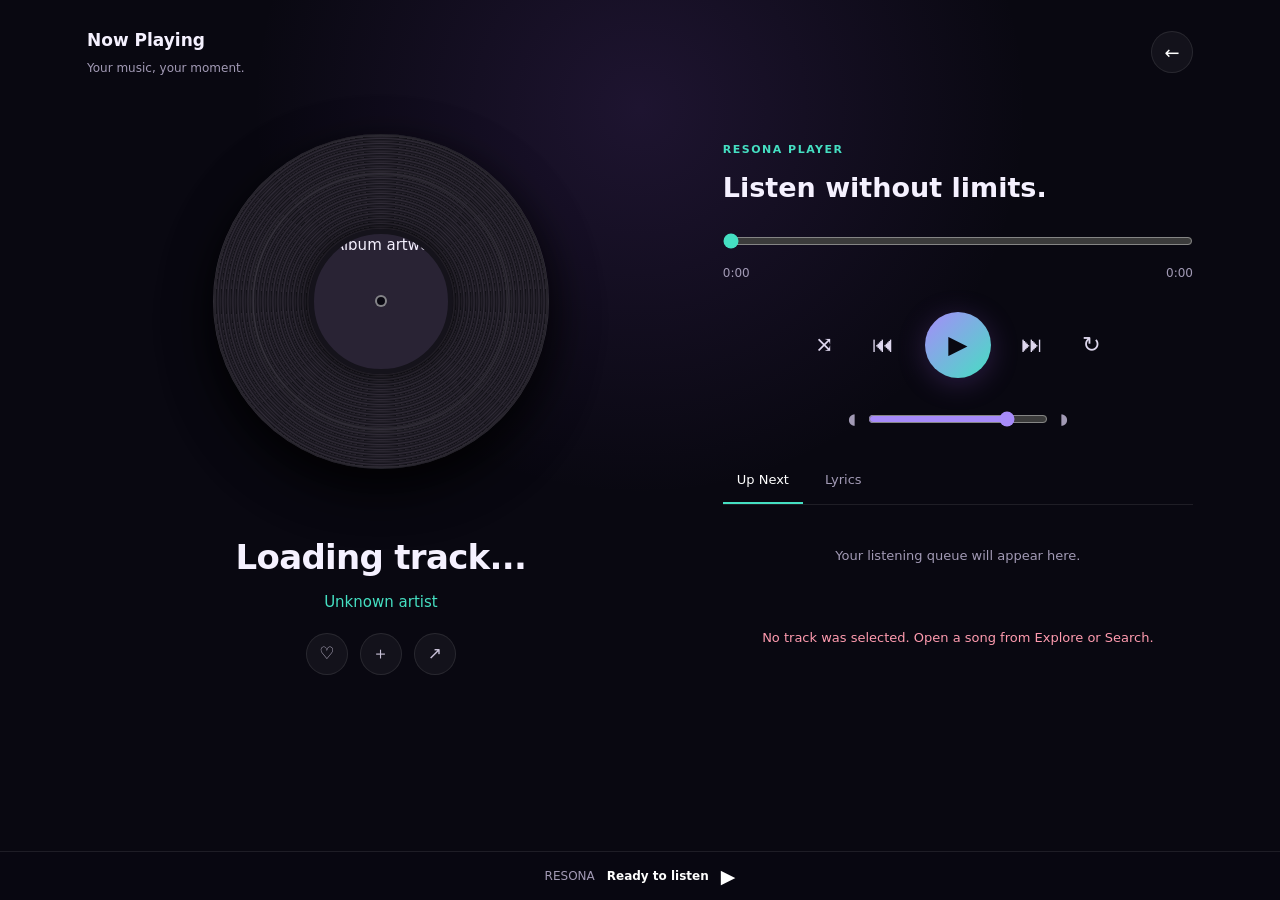
==== player.html @ e681acd5 "Create player.html" ====
<!DOCTYPE html>
<html lang="en">
<head>
<meta charset="UTF-8">
<meta name="viewport" content="width=device-width, initial-scale=1, viewport-fit=cover">
<meta name="theme-color" content="#090811">

<title>Now Playing | Resona</title>

<link rel="stylesheet" href="./css/shared.css">

<style>
:root{
  --player-bg:#090811;
  --player-panel:rgba(255,255,255,.045);
  --player-border:rgba(255,255,255,.09);
  --player-text:#f5f1ff;
  --player-muted:#a29ab5;
  --player-purple:#a78bfa;
  --player-teal:#45dfc2;
}

*{
  box-sizing:border-box;
}

body{
  background:
    radial-gradient(circle at 50% 12%,rgba(125,75,190,.18),transparent 38%),
    var(--player-bg);
  color:var(--player-text);
  min-height:100vh;
}

button{
  font:inherit;
}

.player-page{
  width:min(1150px,100%);
  margin:auto;
  padding:28px 22px 110px;
}

.player-top{
  display:flex;
  justify-content:space-between;
  align-items:center;
  gap:15px;
  margin-bottom:30px;
}

.player-top h1{
  font-size:17px;
  margin:0;
  font-weight:700;
}

.player-top p{
  font-size:12px;
  color:var(--player-muted);
  margin:5px 0 0;
}

.icon-button{
  width:42px;
  height:42px;
  border-radius:50%;
  border:1px solid var(--player-border);
  background:var(--player-panel);
  color:white;
  cursor:pointer;
  display:grid;
  place-items:center;
  font-size:18px;
}

.player-layout{
  display:grid;
  grid-template-columns:minmax(0,1fr) minmax(280px,.8fr);
  gap:48px;
  align-items:center;
}

.artwork-section{
  text-align:center;
  min-width:0;
}

.disc-stage{
  width:min(390px,85vw);
  aspect-ratio:1;
  margin:0 auto 35px;
  position:relative;
  display:grid;
  place-items:center;
}

.disc-shadow{
  position:absolute;
  width:88%;
  height:88%;
  border-radius:50%;
  background:rgba(0,0,0,.55);
  filter:blur(25px);
  transform:translateY(20px);
}

.vinyl{
  position:relative;
  width:86%;
  height:86%;
  border-radius:50%;
  background:
    repeating-radial-gradient(
      circle,
      #29252f 0px,
      #17151d 2px,
      #302b37 3px,
      #111016 5px
    );
  box-shadow:
    0 15px 45px rgba(0,0,0,.55),
    inset 0 0 0 2px rgba(255,255,255,.05);
  display:grid;
  place-items:center;
  animation:spin 8s linear infinite;
  animation-play-state:paused;
}

.vinyl.playing{
  animation-play-state:running;
}

.vinyl::before{
  content:"";
  position:absolute;
  inset:12%;
  border-radius:50%;
  border:1px solid rgba(255,255,255,.09);
  box-shadow:0 0 0 5px rgba(255,255,255,.015);
}

.vinyl-art{
  position:relative;
  width:43%;
  height:43%;
  border-radius:50%;
  overflow:hidden;
  background:#292334;
  border:5px solid #15131b;
  box-shadow:0 0 20px rgba(0,0,0,.6);
}

.vinyl-art img{
  width:100%;
  height:100%;
  object-fit:cover;
  display:block;
}

.vinyl-hole{
  position:absolute;
  z-index:2;
  width:12px;
  height:12px;
  background:#090811;
  border:2px solid rgba(255,255,255,.5);
  border-radius:50%;
  left:50%;
  top:50%;
  transform:translate(-50%,-50%);
}

@keyframes spin{
  to{transform:rotate(360deg)}
}

.track-information{
  margin-bottom:25px;
}

.track-information h2{
  font-size:clamp(23px,4vw,34px);
  margin:0 0 8px;
  letter-spacing:-.7px;
  overflow-wrap:anywhere;
}

.track-information p{
  color:var(--player-muted);
  margin:0;
  font-size:15px;
}

.track-information a{
  color:var(--player-teal);
  text-decoration:none;
}

.track-actions{
  display:flex;
  justify-content:center;
  gap:12px;
  margin-top:20px;
}

.action-button{
  border:1px solid var(--player-border);
  background:var(--player-panel);
  color:#c9c2d8;
  width:42px;
  height:42px;
  border-radius:50%;
  cursor:pointer;
  font-size:17px;
}

.action-button.active{
  color:var(--player-teal);
  border-color:rgba(69,223,194,.4);
}

.action-button:disabled{
  opacity:.4;
  cursor:not-allowed;
}

.playback-section{
  min-width:0;
}

.playback-heading{
  margin-bottom:25px;
}

.playback-heading span{
  font-size:11px;
  color:var(--player-teal);
  letter-spacing:1.5px;
  text-transform:uppercase;
  font-weight:700;
}

.playback-heading h2{
  font-size:27px;
  margin:8px 0 0;
}

.progress-container{
  margin:25px 0 22px;
}

.progress-range{
  width:100%;
  accent-color:var(--player-teal);
  cursor:pointer;
}

.time-row{
  display:flex;
  justify-content:space-between;
  color:var(--player-muted);
  font-size:12px;
  margin-top:8px;
}

.main-controls{
  display:flex;
  justify-content:center;
  align-items:center;
  gap:24px;
  margin:30px 0;
}

.control-button{
  border:0;
  background:transparent;
  color:#ddd6ed;
  font-size:22px;
  cursor:pointer;
  min-width:35px;
}

.control-button.active{
  color:var(--player-teal);
}

.play-button{
  width:66px;
  height:66px;
  border-radius:50%;
  border:0;
  color:#090811;
  background:linear-gradient(135deg,#a78bfa,#45dfc2);
  font-size:25px;
  cursor:pointer;
  box-shadow:0 5px 28px rgba(125,75,190,.3);
}

.play-button:disabled{
  opacity:.45;
  cursor:not-allowed;
}

.volume-row{
  display:flex;
  align-items:center;
  gap:12px;
  color:var(--player-muted);
  font-size:15px;
  max-width:220px;
  margin:0 auto 28px;
}

.volume-row input{
  width:100%;
  accent-color:var(--player-purple);
}

.player-tabs{
  display:flex;
  gap:8px;
  border-bottom:1px solid var(--player-border);
  margin-top:25px;
}

.tab-button{
  padding:12px 14px;
  border:0;
  background:transparent;
  color:var(--player-muted);
  cursor:pointer;
  border-bottom:2px solid transparent;
  font-size:13px;
}

.tab-button.active{
  color:white;
  border-color:var(--player-teal);
}

.tab-content{
  display:none;
  padding:20px 0;
}

.tab-content.active{
  display:block;
}

.lyrics-content{
  white-space:pre-wrap;
  line-height:2;
  color:#c9c1d9;
  font-size:14px;
  max-height:320px;
  overflow:auto;
}

.lyrics-placeholder{
  color:var(--player-muted);
  font-size:13px;
  line-height:1.8;
}

.queue-list{
  display:flex;
  flex-direction:column;
  gap:9px;
}

.queue-item{
  display:flex;
  align-items:center;
  gap:12px;
  padding:10px;
  border-radius:12px;
  background:var(--player-panel);
  border:1px solid transparent;
  text-align:left;
  color:white;
  cursor:pointer;
  width:100%;
}

.queue-item.current{
  border-color:rgba(69,223,194,.35);
  background:rgba(69,223,194,.06);
}

.queue-item img{
  width:43px;
  height:43px;
  border-radius:8px;
  object-fit:cover;
  background:#272331;
}

.queue-item-info{
  min-width:0;
  flex:1;
}

.queue-item-info strong,
.queue-item-info small{
  display:block;
  overflow:hidden;
  white-space:nowrap;
  text-overflow:ellipsis;
}

.queue-item-info strong{
  font-size:13px;
}

.queue-item-info small{
  color:var(--player-muted);
  font-size:11px;
  margin-top:4px;
}

.player-status{
  color:var(--player-muted);
  font-size:13px;
  line-height:1.7;
  text-align:center;
  padding:20px 10px;
}

.error-message{
  color:#ff9baf;
}

.bottom-player{
  position:fixed;
  bottom:0;
  left:0;
  right:0;
  z-index:50;
  padding:10px 18px;
  padding-bottom:max(10px,env(safe-area-inset-bottom));
  background:rgba(9,8,17,.94);
  backdrop-filter:blur(18px);
  border-top:1px solid var(--player-border);
  display:flex;
  justify-content:center;
  align-items:center;
  gap:12px;
}

.bottom-player span{
  font-size:12px;
  color:var(--player-muted);
}

.bottom-player strong{
  color:white;
  font-size:12px;
}

.bottom-player button{
  border:0;
  background:transparent;
  color:white;
  font-size:19px;
  cursor:pointer;
}

@media(max-width:760px){
  .player-page{
    padding:20px 17px 100px;
  }

  .player-layout{
    grid-template-columns:1fr;
    gap:30px;
  }

  .disc-stage{
    width:min(310px,78vw);
    margin-bottom:27px;
  }

  .playback-heading{
    display:none;
  }

  .main-controls{
    gap:22px;
    margin:25px 0;
  }

  .play-button{
    width:62px;
    height:62px;
  }

  .volume-row{
    margin-bottom:20px;
  }

  .player-tabs{
    margin-top:18px;
  }
}
</style>
</head>

<body data-page="player">

<div data-resona-header></div>

<main class="player-page">

  <div class="player-top">
    <div>
      <h1>Now Playing</h1>
      <p>Your music, your moment.</p>
    </div>

    <button class="icon-button" id="backButton" aria-label="Go back">
      ←
    </button>
  </div>

  <div class="player-layout">

    <section class="artwork-section">

      <div class="disc-stage">
        <div class="disc-shadow"></div>

        <div class="vinyl" id="vinyl">
          <div class="vinyl-art">
            <img id="coverArt" alt="Album artwork">
          </div>
          <div class="vinyl-hole"></div>
        </div>
      </div>

      <div class="track-information">
        <h2 id="trackTitle">Loading track...</h2>
        <p>
          <a id="artistLink" href="artist.html">Unknown artist</a>
        </p>

        <div class="track-actions">
          <button class="action-button" id="likeButton" title="Like track" aria-label="Like track">♡</button>
          <button class="action-button" id="saveButton" title="Save track" aria-label="Save track">＋</button>
          <button class="action-button" id="shareButton" title="Share track" aria-label="Share track">↗</button>
        </div>
      </div>

    </section>

    <section class="playback-section">

      <div class="playback-heading">
        <span>Resona player</span>
        <h2>Listen without limits.</h2>
      </div>

      <audio id="audio" preload="metadata"></audio>

      <div class="progress-container">
        <input
          type="range"
          class="progress-range"
          id="progress"
          min="0"
          max="1000"
          value="0"
          aria-label="Track progress"
        >

        <div class="time-row">
          <span id="currentTime">0:00</span>
          <span id="duration">0:00</span>
        </div>
      </div>

      <div class="main-controls">

        <button class="control-button" id="shuffleButton" title="Shuffle" aria-label="Shuffle">⤨</button>

        <button class="control-button" id="previousButton" title="Previous track" aria-label="Previous track">⏮</button>

        <button class="play-button" id="playButton" aria-label="Play">▶</button>

        <button class="control-button" id="nextButton" title="Next track" aria-label="Next track">⏭</button>

        <button class="control-button" id="repeatButton" title="Repeat" aria-label="Repeat">↻</button>

      </div>

      <div class="volume-row">
        <span>◖</span>
        <input type="range" id="volume" min="0" max="1" step="0.01" value="0.8" aria-label="Volume">
        <span>◗</span>
      </div>

      <div class="player-tabs">

        <button class="tab-button active" data-tab="queue">Up Next</button>

        <button class="tab-button" data-tab="lyrics">Lyrics</button>

      </div>

      <div class="tab-content active" id="queuePanel">
        <div class="queue-list" id="queueList">
          <div class="player-status">Your listening queue will appear here.</div>
        </div>
      </div>

      <div class="tab-content" id="lyricsPanel">
        <div class="lyrics-content" id="lyricsContent">
          <div class="lyrics-placeholder">
            Lyrics will appear here when they are available for this track.
          </div>
        </div>
      </div>

      <div class="player-status" id="playerStatus" aria-live="polite">
        Connecting to Resona...
      </div>

    </section>

  </div>

</main>

<div class="bottom-player">
  <span>RESONA</span>
  <strong id="bottomTrackTitle">Ready to listen</strong>
  <button id="bottomPlayButton" aria-label="Play or pause">▶</button>
</div>

<div data-resona-mobile-nav></div>
<div data-resona-footer></div>

<script src="./js/navigation.js"></script>

<script>
(() => {
  "use strict";

  const API_BASE =
    "https://resona-api.nearafrica-onyxtech.workers.dev";

  const $ = id => document.getElementById(id);

  const audio = $("audio");

  const state = {
    tracks: [],
    currentIndex: -1,
    shuffle: false,
    repeat: false,
    isSeeking: false,
    currentTrack: null
  };

  const FALLBACK_ART =
    "data:image/svg+xml;charset=UTF-8," +
    encodeURIComponent(`
      <svg xmlns="http://www.w3.org/2000/svg" width="500" height="500">
        <rect width="100%" height="100%" fill="#211a35"/>
        <text x="50%" y="52%" fill="#a78bfa"
          font-size="90" text-anchor="middle"
          font-family="Arial">R</text>
      </svg>
    `);

  function setStatus(message, error = false) {
    $("playerStatus").textContent = message;
    $("playerStatus").classList.toggle("error-message", error);
  }

  function formatTime(seconds) {
    if (!Number.isFinite(seconds) || seconds < 0) return "0:00";

    const minutes = Math.floor(seconds / 60);
    const remaining = Math.floor(seconds % 60);

    return `${minutes}:${String(remaining).padStart(2,"0")}`;
  }

  function getTrackId(track) {
    return String(
      track?.id ??
      track?.track_id ??
      track?.trackId ??
      ""
    );
  }

  function getTitle(track) {
    return track?.title ||
      track?.name ||
      "Untitled track";
  }

  function getArtist(track) {
    return track?.artist_name ||
      track?.artist_display_name ||
      track?.artist ||
      "Unknown artist";
  }

  function getArtwork(track) {
    const url =
      track?.artwork_url ||
      track?.album_artwork_url ||
      track?.cover_url ||
      track?.cover_image ||
      track?.artwork ||
      "";

    if (!url) return FALLBACK_ART;

    try {
      const parsed = new URL(url, location.href);

      if (
        parsed.protocol !== "https:" &&
        parsed.origin !== location.origin
      ) {
        return FALLBACK_ART;
      }

      return parsed.href;
    } catch {
      return FALLBACK_ART;
    }
  }

  function getAudioUrl(track) {
    return (
      track?.audio_url ||
      track?.stream_url ||
      track?.file_url ||
      track?.audioUrl ||
      track?.streamUrl ||
      ""
    );
  }

  function getArtistId(track) {
    return (
      track?.artist_id ||
      track?.artistId ||
      ""
    );
  }

  async function api(path) {
    const response = await fetch(API_BASE + path, {
      method: "GET",
      headers: {
        "Accept": "application/json"
      }
    });

    const result = await response.json().catch(() => null);

    if (!response.ok) {
      throw new Error(
        result?.error ||
        result?.message ||
        `Request failed (${response.status})`
      );
    }

    if (result?.success === false) {
      throw new Error(
        result.error ||
        result.message ||
        "The request could not be completed."
      );
    }

    return result;
  }

  function extractList(result) {
    if (Array.isArray(result)) return result;
    if (Array.isArray(result?.data)) return result.data;
    if (Array.isArray(result?.tracks)) return result.tracks;
    if (Array.isArray(result?.results)) return result.results;

    return [];
  }

  function updateTrackDisplay(track) {
    state.currentTrack = track;

    $("trackTitle").textContent = getTitle(track);
    $("bottomTrackTitle").textContent = getTitle(track);

    $("artistLink").textContent = getArtist(track);

    const artistId = getArtistId(track);

    $("artistLink").href = artistId
      ? `artist.html?id=${encodeURIComponent(artistId)}`
      : "artist.html";

    const artwork = getArtwork(track);

    $("coverArt").src = artwork;
    $("coverArt").onerror = () => {
      $("coverArt").src = FALLBACK_ART;
    };

    document.title =
      `${getTitle(track)} · ${getArtist(track)} | Resona`;

    renderQueue();
    loadLyrics(track);
  }

  function renderQueue() {
    const container = $("queueList");

    if (!state.tracks.length) {
      container.innerHTML =
        '<div class="player-status">No tracks in your queue.</div>';
      return;
    }

    container.innerHTML = "";

    state.tracks.forEach((track, index) => {
      const button = document.createElement("button");

      button.type = "button";

      button.className =
        "queue-item" +
        (index === state.currentIndex ? " current" : "");

      const image = document.createElement("img");
      image.src = getArtwork(track);
      image.alt = "";
      image.onerror = () => image.src = FALLBACK_ART;

      const information = document.createElement("div");
      information.className = "queue-item-info";

      const title = document.createElement("strong");
      title.textContent = getTitle(track);

      const artist = document.createElement("small");
      artist.textContent = getArtist(track);

      information.append(title,artist);
      button.append(image,information);

      button.addEventListener("click", () => {
        playTrack(index);
      });

      container.appendChild(button);
    });
  }

  async function loadLyrics(track) {
    $("lyricsContent").textContent =
      "Lyrics are not available for this track yet.";

    const id = getTrackId(track);

    if (!id) return;

    try {
      const result = await api(
        `/lyrics?track_id=${encodeURIComponent(id)}`
      );

      const lyrics =
        result?.data?.lyrics ||
        result?.data?.text ||
        result?.lyrics ||
        result?.text ||
        "";

      if (lyrics) {
        $("lyricsContent").textContent = lyrics;
      }
    } catch {
      // Lyrics are optional. The player remains usable.
    }
  }

  async function playTrack(index, autoplay = true) {
    if (
      index < 0 ||
      index >= state.tracks.length
    ) return;

    const track = state.tracks[index];

    state.currentIndex = index;

    updateTrackDisplay(track);

    const audioUrl = getAudioUrl(track);

    if (!audioUrl) {
      audio.pause();
      audio.removeAttribute("src");
      audio.load();

      $("playButton").disabled = true;

      setStatus(
        "This track does not currently have an available audio file.",
        true
      );

      updatePlayButtons(false);
      return;
    }

    let parsed;

    try {
      parsed = new URL(audioUrl, location.href);

      if (
        parsed.protocol !== "https:" &&
        parsed.origin !== location.origin
      ) {
        throw new Error("Unsupported audio URL.");
      }
    } catch {
      setStatus("The audio file URL is invalid or unsupported.",true);
      return;
    }

    $("playButton").disabled = false;

    audio.pause();
    audio.src = parsed.href;
    audio.load();

    setStatus("Loading audio...");

    if (autoplay) {
      try {
        await audio.play();
        setStatus("Now playing.");
      } catch (error) {
        if (error.name === "NotAllowedError") {
          setStatus("Tap Play to start listening.");
        } else {
          setStatus("Unable to play this audio file.",true);
        }
      }
    } else {
      setStatus("Track ready.");
    }

    renderQueue();
  }

  function updatePlayButtons(playing) {
    $("playButton").textContent = playing ? "Ⅱ" : "▶";
    $("bottomPlayButton").textContent = playing ? "Ⅱ" : "▶";

    $("playButton").setAttribute(
      "aria-label",
      playing ? "Pause" : "Play"
    );

    $("vinyl").classList.toggle("playing",playing);
  }

  async function togglePlayback() {
    if (!audio.src) {
      if (state.currentIndex >= 0) {
        await playTrack(state.currentIndex,true);
      } else {
        setStatus("Choose a track before playing music.",true);
      }

      return;
    }

    if (audio.paused) {
      try {
        await audio.play();
      } catch {
        setStatus("Unable to start playback.",true);
      }
    } else {
      audio.pause();
    }
  }

  function nextTrack() {
    if (!state.tracks.length) return;

    let nextIndex;

    if (state.shuffle && state.tracks.length > 1) {
      do {
        nextIndex = Math.floor(
          Math.random() * state.tracks.length
        );
      } while (nextIndex === state.currentIndex);
    } else {
      nextIndex = state.currentIndex + 1;

      if (nextIndex >= state.tracks.length) {
        if (state.repeat) {
          nextIndex = 0;
        } else {
          audio.pause();
          setStatus("You have reached the end of the queue.");
          return;
        }
      }
    }

    playTrack(nextIndex,true);
  }

  function previousTrack() {
    if (!state.tracks.length) return;

    if (audio.currentTime > 3) {
      audio.currentTime = 0;
      return;
    }

    let previousIndex = state.currentIndex - 1;

    if (previousIndex < 0) {
      if (state.repeat) {
        previousIndex = state.tracks.length - 1;
      } else {
        audio.currentTime = 0;
        return;
      }
    }

    playTrack(previousIndex,true);
  }

  async function loadTracks() {
    const params = new URLSearchParams(location.search);
    const requestedId = params.get("id");

    if (!requestedId) {
      setStatus(
        "No track was selected. Open a song from Explore or Search.",
        true
      );
      return;
    }

    try {
      setStatus("Finding your track...");

      const result = await api("/tracks?limit=100&offset=0");

      const tracks = extractList(result);

      if (!tracks.length) {
        throw new Error("No tracks were returned by the music catalogue.");
      }

      state.tracks = tracks;

      const index = tracks.findIndex(
        track => getTrackId(track) === requestedId
      );

      if (index === -1) {
        throw new Error(
          "This track was not found in the currently loaded catalogue."
        );
      }

      await playTrack(index,false);

    } catch (error) {
      setStatus(
        error.message || "Unable to load this track.",
        true
      );
    }
  }

  $("playButton").addEventListener(
    "click",
    togglePlayback
  );

  $("bottomPlayButton").addEventListener(
    "click",
    togglePlayback
  );

  $("nextButton").addEventListener(
    "click",
    nextTrack
  );

  $("previousButton").addEventListener(
    "click",
    previousTrack
  );

  $("shuffleButton").addEventListener("click",() => {
    state.shuffle = !state.shuffle;

    $("shuffleButton").classList.toggle(
      "active",
      state.shuffle
    );

    $("shuffleButton").title =
      state.shuffle ? "Shuffle on" : "Shuffle off";
  });

  $("repeatButton").addEventListener("click",() => {
    state.repeat = !state.repeat;

    $("repeatButton").classList.toggle(
      "active",
      state.repeat
    );

    $("repeatButton").title =
      state.repeat ? "Repeat queue on" : "Repeat off";
  });

  $("volume").addEventListener("input",event => {
    audio.volume = Number(event.target.value);
  });

  $("progress").addEventListener("input",event => {
    state.isSeeking = true;

    if (Number.isFinite(audio.duration)) {
      const ratio = Number(event.target.value) / 1000;

      $("currentTime").textContent =
        formatTime(audio.duration * ratio);
    }
  });

  $("progress").addEventListener("change",event => {
    if (Number.isFinite(audio.duration)) {
      const ratio = Number(event.target.value) / 1000;

      audio.currentTime = audio.duration * ratio;
    }

    state.isSeeking = false;
  });

  audio.addEventListener("timeupdate",() => {
    if (!state.isSeeking && Number.isFinite(audio.duration)) {
      $("progress").value =
        Math.round((audio.currentTime / audio.duration) * 1000);
    }

    $("currentTime").textContent =
      formatTime(audio.currentTime);
  });

  audio.addEventListener("loadedmetadata",() => {
    $("duration").textContent =
      formatTime(audio.duration);
  });

  audio.addEventListener("play",() => {
    updatePlayButtons(true);
    setStatus("Now playing.");
  });

  audio.addEventListener("pause",() => {
    updatePlayButtons(false);
  });

  audio.addEventListener("ended",() => {
    if (state.repeat && state.tracks.length === 1) {
      audio.currentTime = 0;
      audio.play().catch(() => {});
      return;
    }

    nextTrack();
  });

  audio.addEventListener("error",() => {
    if (audio.src) {
      setStatus(
        "The audio file could not be played. It may be unavailable or inaccessible.",
        true
      );
    }
  });

  $("likeButton").addEventListener("click",() => {
    setStatus(
      "Like functionality will connect to your Resona account and likes API."
    );
  });

  $("saveButton").addEventListener("click",() => {
    setStatus(
      "Save functionality will connect to your Resona library."
    );
  });

  $("shareButton").addEventListener("click",async () => {
    try {
      if (navigator.share) {
        await navigator.share({
          title: document.title,
          url: location.href
        });
      } else if (navigator.clipboard) {
        await navigator.clipboard.writeText(location.href);
        setStatus("Track link copied.");
      } else {
        setStatus("Sharing is unavailable in this browser.",true);
      }
    } catch (error) {
      if (error.name !== "AbortError") {
        setStatus("Unable to share this track.",true);
      }
    }
  });

  document.querySelectorAll("[data-tab]").forEach(button => {
    button.addEventListener("click",() => {
      const tab = button.dataset.tab;

      document.querySelectorAll("[data-tab]").forEach(item => {
        item.classList.toggle("active",item === button);
      });

      $("queuePanel").classList.toggle(
        "active",
        tab === "queue"
      );

      $("lyricsPanel").classList.toggle(
        "active",
        tab === "lyrics"
      );
    });
  });

  $("backButton").addEventListener("click",() => {
    if (history.length > 1) {
      history.back();
    } else {
      location.href = "explore.html";
    }
  });

  audio.volume = 0.8;

  loadTracks();

})();
</script>

</body>
          </html>
---- css/shared.css ----
/* =====================================================
   RESONA — SHARED DESIGN SYSTEM
   Version: 1.0.0
   ===================================================== */

:root {
  color-scheme: dark;

  --bg: #07070b;
  --panel: #101017;
  --panel-light: #171622;

  --surface: rgba(255,255,255,.055);
  --surface-hover: rgba(255,255,255,.09);

  --border: rgba(255,255,255,.1);

  --text: #f3f1fa;
  --muted: #9b97b0;

  --purple: #a78bfa;
  --teal: #2dd4bf;
  --danger: #fb7185;
  --success: #34d399;

  --radius-sm: 10px;
  --radius-md: 16px;
  --radius-lg: 22px;

  --content-width: 1200px;
  --header-height: 76px;

  --gradient: linear-gradient(
    135deg,
    var(--purple),
    var(--teal)
  );
}

* {
  box-sizing: border-box;
  margin: 0;
  padding: 0;
  -webkit-tap-highlight-color: transparent;
}

html {
  min-height: 100%;
  scroll-behavior: smooth;
}

body {
  min-height: 100vh;

  background:
    radial-gradient(
      650px 420px at 5% -10%,
      rgba(167,139,250,.18),
      transparent 70%
    ),
    radial-gradient(
      550px 400px at 100% 5%,
      rgba(45,212,191,.12),
      transparent 70%
    ),
    var(--bg);

  background-attachment: fixed;

  color: var(--text);

  font-family:
    system-ui,
    -apple-system,
    "Segoe UI",
    sans-serif;

  font-size: 15px;
  line-height: 1.5;
}

button,
input,
textarea,
select {
  font: inherit;
}

button {
  color: inherit;
  background: none;
  border: 0;
  cursor: pointer;
}

button:disabled {
  opacity: .45;
  cursor: not-allowed;
}

a {
  color: inherit;
  text-decoration: none;
}

img {
  display: block;
  max-width: 100%;
}

button:focus-visible,
input:focus-visible,
textarea:focus-visible,
select:focus-visible,
a:focus-visible {
  outline: 2px solid var(--teal);
  outline-offset: 3px;
}

/* =====================================================
   APPLICATION LAYOUT
   ===================================================== */

.resona-app {
  width: 100%;
  max-width: var(--content-width);
  min-height: 100vh;
  margin: 0 auto;
}

.resona-main {
  min-height: 100vh;
  padding: 25px 24px 150px;
}

.page-container {
  width: 100%;
  max-width: 1100px;
  margin: 0 auto;
}

/* =====================================================
   BRAND
   ===================================================== */

.brand {
  display: inline-flex;
  align-items: center;
  gap: 11px;
}

.brand-mark {
  display: grid;
  place-items: center;

  width: 42px;
  height: 42px;

  border: 1px solid var(--border);
  border-radius: 14px;

  background: linear-gradient(
    135deg,
    rgba(167,139,250,.2),
    rgba(45,212,191,.12)
  );

  color: var(--teal);
  font-size: 23px;
}

.brand-name {
  color: var(--text);
  font-size: 23px;
  font-weight: 800;
  letter-spacing: -.8px;
}

.brand-name span {
  color: var(--purple);
}

.brand-tagline {
  display: block;
  color: var(--muted);
  font-size: 11px;
}

/* =====================================================
   HEADER
   ===================================================== */

.site-header {
  position: sticky;
  top: 0;
  z-index: 40;

  display: flex;
  align-items: center;
  justify-content: space-between;
  gap: 18px;

  min-height: var(--header-height);
  padding: 12px 24px;

  border-bottom: 1px solid var(--border);

  background: rgba(7,7,11,.88);

  backdrop-filter: blur(22px);
  -webkit-backdrop-filter: blur(22px);
}

.desktop-navigation {
  display: flex;
  align-items: center;
  gap: 5px;

  padding: 5px;

  border: 1px solid var(--border);
  border-radius: 99px;

  background: rgba(255,255,255,.025);
}

.nav-link {
  padding: 9px 14px;

  border-radius: 99px;

  color: var(--muted);
  font-size: 13px;

  transition: .2s;
}

.nav-link:hover {
  background: var(--surface);
  color: var(--text);
}

.nav-link.active {
  background: var(--gradient);
  color: var(--bg);
  font-weight: 750;
}

.header-actions {
  display: flex;
  align-items: center;
  gap: 8px;
}

/* =====================================================
   MOBILE NAVIGATION
   ===================================================== */

.mobile-navigation {
  position: fixed;
  right: 0;
  bottom: 0;
  left: 0;
  z-index: 45;

  display: none;
  justify-content: center;

  padding:
    8px
    5px
    calc(8px + env(safe-area-inset-bottom, 0px));

  border-top: 1px solid var(--border);

  background: rgba(7,7,11,.96);

  backdrop-filter: blur(20px);
  -webkit-backdrop-filter: blur(20px);
}

.mobile-nav-link {
  display: grid;
  flex: 1;
  justify-items: center;
  gap: 4px;

  max-width: 115px;
  padding: 5px 2px;

  color: var(--muted);
  font-size: 10px;
}

.mobile-nav-link .nav-icon {
  font-size: 20px;
  line-height: 1.1;
}

.mobile-nav-link.active {
  color: var(--teal);
}

/* =====================================================
   PAGE HEADINGS
   ===================================================== */

.page-heading {
  margin-bottom: 25px;
}

.page-heading h1 {
  font-size: clamp(27px, 4vw, 38px);
  line-height: 1.2;
  letter-spacing: -1px;
}

.page-description {
  margin-top: 8px;
  color: var(--muted);
}

.section-heading {
  display: flex;
  align-items: center;
  justify-content: space-between;
  gap: 12px;

  margin: 30px 0 14px;
}

.section-heading h2 {
  font-size: 19px;
  letter-spacing: -.3px;
}

.muted {
  color: var(--muted);
}

/* =====================================================
   PANELS AND CARDS
   ===================================================== */

.panel {
  padding: 18px;

  border: 1px solid var(--border);
  border-radius: var(--radius-lg);

  background: var(--surface);

  backdrop-filter: blur(18px);
  -webkit-backdrop-filter: blur(18px);
}

.music-card {
  min-width: 0;
  padding: 10px;

  border: 1px solid transparent;
  border-radius: 17px;

  background: rgba(255,255,255,.025);

  text-align: left;

  transition:
    background .2s,
    border-color .2s,
    transform .2s;
}

.music-card:hover {
  transform: translateY(-2px);
  border-color: var(--border);
  background: var(--surface);
}

.music-cover {
  display: grid;
  place-items: center;

  width: 100%;
  aspect-ratio: 1;

  margin-bottom: 11px;
  overflow: hidden;

  border-radius: 13px;

  background: linear-gradient(
    135deg,
    #312e81,
    #134e4a
  );

  font-size: 34px;
}

.music-cover img {
  width: 100%;
  height: 100%;
  object-fit: cover;
}

.music-title {
  overflow: hidden;

  color: var(--text);
  font-weight: 700;

  text-overflow: ellipsis;
  white-space: nowrap;
}

.music-subtitle {
  overflow: hidden;

  margin-top: 3px;

  color: var(--muted);
  font-size: 12px;

  text-overflow: ellipsis;
  white-space: nowrap;
}

/* =====================================================
   GRIDS
   ===================================================== */

.music-grid {
  display: grid;
  grid-template-columns: repeat(
    auto-fill,
    minmax(145px, 1fr)
  );

  gap: 16px;
}

.artist-grid,
.album-grid,
.playlist-grid {
  display: grid;
  grid-template-columns: repeat(
    auto-fill,
    minmax(145px, 1fr)
  );

  gap: 16px;
}

/* =====================================================
   BUTTONS
   ===================================================== */

.button-primary {
  display: inline-flex;
  align-items: center;
  justify-content: center;
  gap: 8px;

  min-height: 43px;
  padding: 10px 18px;

  border-radius: 99px;

  background: var(--gradient);
  color: var(--bg);

  font-weight: 750;

  transition: transform .2s, opacity .2s;
}

.button-primary:hover {
  transform: translateY(-1px);
}

.button-secondary {
  display: inline-flex;
  align-items: center;
  justify-content: center;
  gap: 8px;

  min-height: 41px;
  padding: 9px 15px;

  border: 1px solid var(--border);
  border-radius: 99px;

  background: var(--surface);
  color: var(--text);
}

.button-secondary:hover {
  background: var(--surface-hover);
}

.icon-button {
  display: inline-grid;
  place-items: center;

  width: 42px;
  height: 42px;
  flex-shrink: 0;

  border: 1px solid transparent;
  border-radius: 50%;

  font-size: 19px;
}

.icon-button:hover {
  border-color: var(--border);
  background: var(--surface);
}

/* =====================================================
   INPUTS
   ===================================================== */

.field {
  width: 100%;
  min-height: 46px;

  padding: 12px 15px;

  border: 1px solid var(--border);
  border-radius: 13px;

  outline: none;

  background: rgba(255,255,255,.045);
  color: var(--text);
}

.field:focus {
  border-color: var(--purple);
}

.field::placeholder {
  color: #777287;
}

.form-group {
  margin-bottom: 18px;
}

.form-group label {
  display: block;
  margin-bottom: 8px;

  font-size: 13px;
  font-weight: 650;
}

/* =====================================================
   TRACK LIST
   ===================================================== */

.track-list {
  display: flex;
  flex-direction: column;
  gap: 4px;
}

.track-row {
  display: flex;
  align-items: center;
  gap: 12px;

  width: 100%;
  min-width: 0;

  padding: 10px;

  border: 1px solid transparent;
  border-radius: 13px;

  text-align: left;
}

.track-row:hover,
.track-row.active {
  background: var(--surface);
}

.track-row.active .music-title {
  color: var(--teal);
}

.track-row .music-cover {
  width: 52px;
  height: 52px;
  flex-shrink: 0;

  margin: 0;
  border-radius: 10px;

  font-size: 20px;
}

.track-info {
  flex: 1;
  min-width: 0;
}

/* =====================================================
   EMPTY AND LOADING STATES
   ===================================================== */

.empty-state {
  padding: 34px 18px;

  border: 1px dashed var(--border);
  border-radius: var(--radius-lg);

  color: var(--muted);
  text-align: center;
}

.empty-state h3 {
  margin-bottom: 6px;
  color: var(--text);
}

.empty-icon {
  margin-bottom: 10px;
  font-size: 32px;
}

.loading-state {
  padding: 25px 12px;
  color: var(--muted);
  text-align: center;
}

/* =====================================================
   FOOTER
   ===================================================== */

.site-footer {
  margin-top: 55px;
  padding: 22px 15px;

  border-top: 1px solid var(--border);

  color: var(--muted);
  font-size: 12px;
  text-align: center;
}

/* =====================================================
   TOAST NOTIFICATIONS
   ===================================================== */

#resona-toast {
  position: fixed;
  left: 50%;
  bottom: 100px;
  z-index: 100;

  width: max-content;
  max-width: calc(100vw - 32px);

  padding: 12px 18px;

  transform: translate(-50%, 15px);

  border: 1px solid var(--border);
  border-radius: 13px;

  background: #191821;

  box-shadow: 0 12px 40px rgba(0,0,0,.3);

  opacity: 0;
  pointer-events: none;

  transition: opacity .2s, transform .2s;
}

#resona-toast.visible {
  transform: translate(-50%, 0);
  opacity: 1;
}

/* =====================================================
   RESPONSIVE DESIGN
   ===================================================== */

@media (max-width: 900px) {
  .desktop-navigation {
    display: none;
  }

  .mobile-navigation {
    display: flex;
  }

  .resona-main {
    padding: 20px 18px 155px;
  }
}

@media (max-width: 520px) {
  :root {
    --header-height: 65px;
  }

  .site-header {
    padding: 10px 14px;
  }

  .brand-name {
    font-size: 21px;
  }

  .brand-mark {
    width: 38px;
    height: 38px;
  }

  .resona-main {
    padding: 17px 14px 150px;
  }

  .music-grid,
  .artist-grid,
  .album-grid,
  .playlist-grid {
    grid-template-columns: repeat(2, minmax(0, 1fr));
    gap: 10px;
  }

  .music-card {
    padding: 8px;
  }

  .section-heading {
    margin-top: 25px;
  }
}

/* =====================================================
   ACCESSIBILITY
   ===================================================== */

@media (prefers-reduced-motion: reduce) {
  *,
  *::before,
  *::after {
    scroll-behavior: auto !important;
    animation-duration: .01ms !important;
    transition-duration: .01ms !important;
  }
                   }
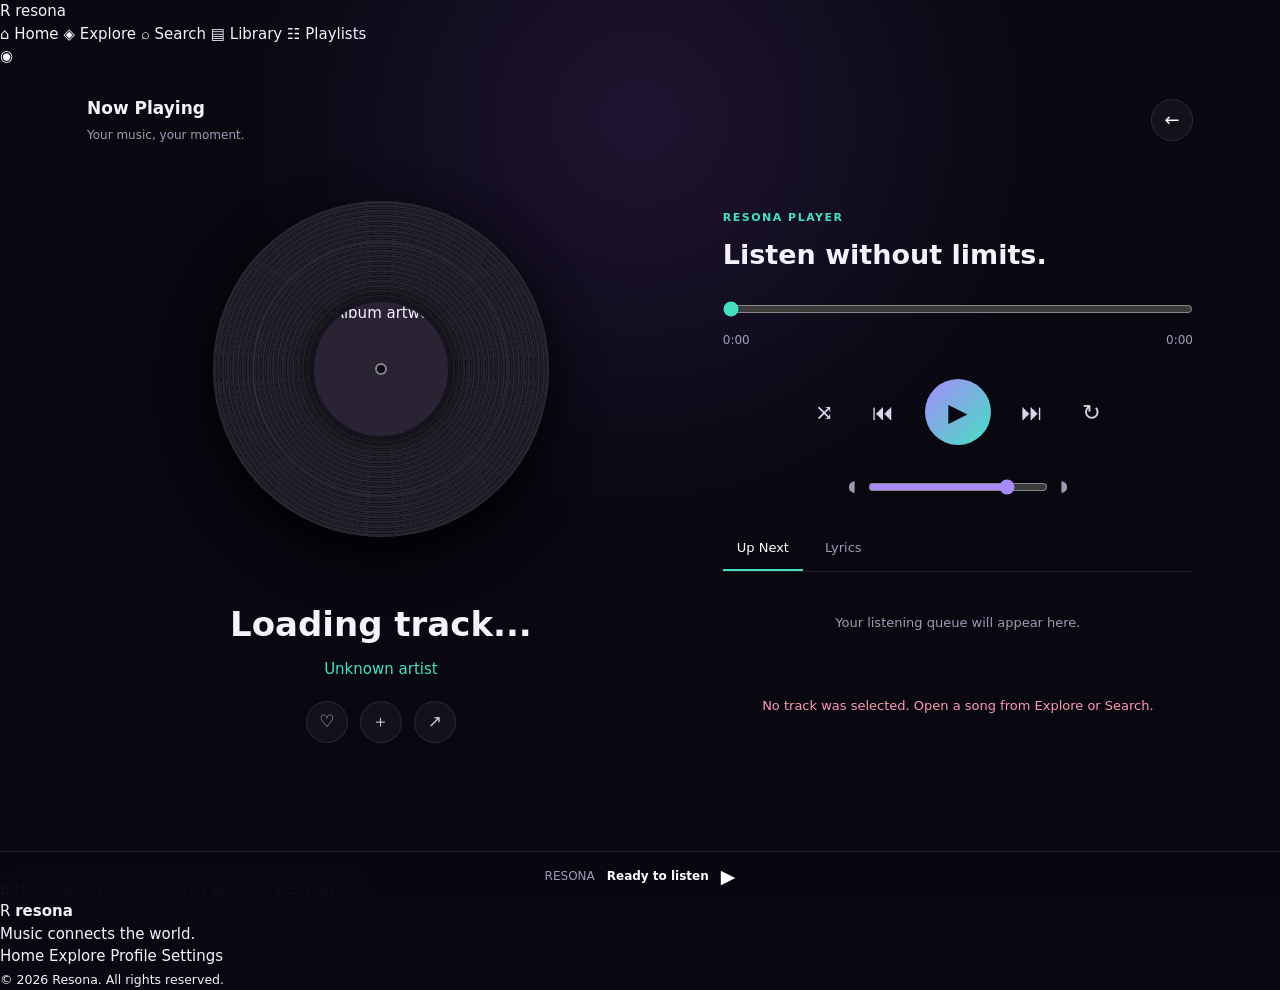
==== commit f24bd682: "Update player.html" ====
--- a/player.html
+++ b/player.html
@@ -20,9 +20,7 @@
   --player-teal:#45dfc2;
 }
 
-*{
-  box-sizing:border-box;
-}
+*{box-sizing:border-box}
 
 body{
   background:
@@ -32,9 +30,7 @@
   min-height:100vh;
 }
 
-button{
-  font:inherit;
-}
+button{font:inherit}
 
 .player-page{
   width:min(1150px,100%);
@@ -53,7 +49,6 @@
 .player-top h1{
   font-size:17px;
   margin:0;
-  font-weight:700;
 }
 
 .player-top p{
@@ -128,9 +123,7 @@
   animation-play-state:paused;
 }
 
-.vinyl.playing{
-  animation-play-state:running;
-}
+.vinyl.playing{animation-play-state:running}
 
 .vinyl::before{
   content:"";
@@ -138,7 +131,6 @@
   inset:12%;
   border-radius:50%;
   border:1px solid rgba(255,255,255,.09);
-  box-shadow:0 0 0 5px rgba(255,255,255,.015);
 }
 
 .vinyl-art{
@@ -176,14 +168,11 @@
   to{transform:rotate(360deg)}
 }
 
-.track-information{
-  margin-bottom:25px;
-}
+.track-information{margin-bottom:25px}
 
 .track-information h2{
   font-size:clamp(23px,4vw,34px);
   margin:0 0 8px;
-  letter-spacing:-.7px;
   overflow-wrap:anywhere;
 }
 
@@ -221,18 +210,9 @@
   border-color:rgba(69,223,194,.4);
 }
 
-.action-button:disabled{
-  opacity:.4;
-  cursor:not-allowed;
-}
-
-.playback-section{
-  min-width:0;
-}
-
-.playback-heading{
-  margin-bottom:25px;
-}
+.playback-section{min-width:0}
+
+.playback-heading{margin-bottom:25px}
 
 .playback-heading span{
   font-size:11px;
@@ -247,9 +227,7 @@
   margin:8px 0 0;
 }
 
-.progress-container{
-  margin:25px 0 22px;
-}
+.progress-container{margin:25px 0 22px}
 
 .progress-range{
   width:100%;
@@ -282,9 +260,7 @@
   min-width:35px;
 }
 
-.control-button.active{
-  color:var(--player-teal);
-}
+.control-button.active{color:var(--player-teal)}
 
 .play-button{
   width:66px;
@@ -295,12 +271,6 @@
   background:linear-gradient(135deg,#a78bfa,#45dfc2);
   font-size:25px;
   cursor:pointer;
-  box-shadow:0 5px 28px rgba(125,75,190,.3);
-}
-
-.play-button:disabled{
-  opacity:.45;
-  cursor:not-allowed;
 }
 
 .volume-row{
@@ -345,9 +315,7 @@
   padding:20px 0;
 }
 
-.tab-content.active{
-  display:block;
-}
+.tab-content.active{display:block}
 
 .lyrics-content{
   white-space:pre-wrap;
@@ -356,12 +324,6 @@
   font-size:14px;
   max-height:320px;
   overflow:auto;
-}
-
-.lyrics-placeholder{
-  color:var(--player-muted);
-  font-size:13px;
-  line-height:1.8;
 }
 
 .queue-list{
@@ -410,9 +372,7 @@
   text-overflow:ellipsis;
 }
 
-.queue-item-info strong{
-  font-size:13px;
-}
+.queue-item-info strong{font-size:13px}
 
 .queue-item-info small{
   color:var(--player-muted);
@@ -428,9 +388,7 @@
   padding:20px 10px;
 }
 
-.error-message{
-  color:#ff9baf;
-}
+.error-message{color:#ff9baf}
 
 .bottom-player{
   position:fixed;
@@ -468,9 +426,7 @@
 }
 
 @media(max-width:760px){
-  .player-page{
-    padding:20px 17px 100px;
-  }
+  .player-page{padding:20px 17px 100px}
 
   .player-layout{
     grid-template-columns:1fr;
@@ -482,9 +438,7 @@
     margin-bottom:27px;
   }
 
-  .playback-heading{
-    display:none;
-  }
+  .playback-heading{display:none}
 
   .main-controls{
     gap:22px;
@@ -496,13 +450,8 @@
     height:62px;
   }
 
-  .volume-row{
-    margin-bottom:20px;
-  }
-
-  .player-tabs{
-    margin-top:18px;
-  }
+  .volume-row{margin-bottom:20px}
+  .player-tabs{margin-top:18px}
 }
 </style>
 </head>
@@ -519,9 +468,7 @@
       <p>Your music, your moment.</p>
     </div>
 
-    <button class="icon-button" id="backButton" aria-label="Go back">
-      ←
-    </button>
+    <button class="icon-button" id="backButton" aria-label="Go back">←</button>
   </div>
 
   <div class="player-layout">
@@ -546,9 +493,9 @@
         </p>
 
         <div class="track-actions">
-          <button class="action-button" id="likeButton" title="Like track" aria-label="Like track">♡</button>
-          <button class="action-button" id="saveButton" title="Save track" aria-label="Save track">＋</button>
-          <button class="action-button" id="shareButton" title="Share track" aria-label="Share track">↗</button>
+          <button class="action-button" id="likeButton" aria-label="Like track">♡</button>
+          <button class="action-button" id="saveButton" aria-label="Save track">＋</button>
+          <button class="action-button" id="shareButton" aria-label="Share track">↗</button>
         </div>
       </div>
 
@@ -560,8 +507,6 @@
         <span>Resona player</span>
         <h2>Listen without limits.</h2>
       </div>
-
-      <audio id="audio" preload="metadata"></audio>
 
       <div class="progress-container">
         <input
@@ -581,17 +526,11 @@
       </div>
 
       <div class="main-controls">
-
-        <button class="control-button" id="shuffleButton" title="Shuffle" aria-label="Shuffle">⤨</button>
-
-        <button class="control-button" id="previousButton" title="Previous track" aria-label="Previous track">⏮</button>
-
+        <button class="control-button" id="shuffleButton" aria-label="Shuffle">⤨</button>
+        <button class="control-button" id="previousButton" aria-label="Previous track">⏮</button>
         <button class="play-button" id="playButton" aria-label="Play">▶</button>
-
-        <button class="control-button" id="nextButton" title="Next track" aria-label="Next track">⏭</button>
-
-        <button class="control-button" id="repeatButton" title="Repeat" aria-label="Repeat">↻</button>
-
+        <button class="control-button" id="nextButton" aria-label="Next track">⏭</button>
+        <button class="control-button" id="repeatButton" aria-label="Repeat">↻</button>
       </div>
 
       <div class="volume-row">
@@ -601,11 +540,8 @@
       </div>
 
       <div class="player-tabs">
-
         <button class="tab-button active" data-tab="queue">Up Next</button>
-
         <button class="tab-button" data-tab="lyrics">Lyrics</button>
-
       </div>
 
       <div class="tab-content active" id="queuePanel">
@@ -616,9 +552,7 @@
 
       <div class="tab-content" id="lyricsPanel">
         <div class="lyrics-content" id="lyricsContent">
-          <div class="lyrics-placeholder">
-            Lyrics will appear here when they are available for this track.
-          </div>
+          Lyrics will appear here when available.
         </div>
       </div>
 
@@ -629,7 +563,6 @@
     </section>
 
   </div>
-
 </main>
 
 <div class="bottom-player">
@@ -641,6 +574,8 @@
 <div data-resona-mobile-nav></div>
 <div data-resona-footer></div>
 
+<!-- The bridge must load before navigation and this page's code. -->
+<script src="./js/shell-bridge.js"></script>
 <script src="./js/navigation.js"></script>
 
 <script>
@@ -650,17 +585,20 @@
   const API_BASE =
     "https://resona-api.nearafrica-onyxtech.workers.dev";
 
+  const bridge = window.ResonaShellBridge;
+
   const $ = id => document.getElementById(id);
-
-  const audio = $("audio");
 
   const state = {
     tracks: [],
+    currentTrack: null,
     currentIndex: -1,
+    duration: 0,
+    currentTime: 0,
+    isPlaying: false,
+    isSeeking: false,
     shuffle: false,
-    repeat: false,
-    isSeeking: false,
-    currentTrack: null
+    repeat: false
   };
 
   const FALLBACK_ART =
@@ -674,43 +612,36 @@
       </svg>
     `);
 
-  function setStatus(message, error = false) {
+  function setStatus(message,error=false){
     $("playerStatus").textContent = message;
-    $("playerStatus").classList.toggle("error-message", error);
-  }
-
-  function formatTime(seconds) {
-    if (!Number.isFinite(seconds) || seconds < 0) return "0:00";
-
-    const minutes = Math.floor(seconds / 60);
-    const remaining = Math.floor(seconds % 60);
+    $("playerStatus").classList.toggle("error-message",error);
+  }
+
+  function formatTime(seconds){
+    if(!Number.isFinite(seconds) || seconds < 0) return "0:00";
+
+    const minutes = Math.floor(seconds/60);
+    const remaining = Math.floor(seconds%60);
 
     return `${minutes}:${String(remaining).padStart(2,"0")}`;
   }
 
-  function getTrackId(track) {
-    return String(
-      track?.id ??
-      track?.track_id ??
-      track?.trackId ??
-      ""
-    );
-  }
-
-  function getTitle(track) {
-    return track?.title ||
-      track?.name ||
-      "Untitled track";
-  }
-
-  function getArtist(track) {
+  function getId(track){
+    return String(track?.id ?? track?.track_id ?? track?.trackId ?? "");
+  }
+
+  function getTitle(track){
+    return track?.title || track?.name || "Untitled track";
+  }
+
+  function getArtist(track){
     return track?.artist_name ||
       track?.artist_display_name ||
       track?.artist ||
       "Unknown artist";
   }
 
-  function getArtwork(track) {
+  function getArtwork(track){
     const url =
       track?.artwork_url ||
       track?.album_artwork_url ||
@@ -719,54 +650,37 @@
       track?.artwork ||
       "";
 
-    if (!url) return FALLBACK_ART;
-
-    try {
-      const parsed = new URL(url, location.href);
-
-      if (
+    if(!url) return FALLBACK_ART;
+
+    try{
+      const parsed = new URL(url,location.href);
+
+      if(
         parsed.protocol !== "https:" &&
         parsed.origin !== location.origin
-      ) {
+      ){
         return FALLBACK_ART;
       }
 
       return parsed.href;
-    } catch {
+    }catch{
       return FALLBACK_ART;
     }
   }
 
-  function getAudioUrl(track) {
-    return (
-      track?.audio_url ||
-      track?.stream_url ||
-      track?.file_url ||
-      track?.audioUrl ||
-      track?.streamUrl ||
-      ""
-    );
-  }
-
-  function getArtistId(track) {
-    return (
-      track?.artist_id ||
-      track?.artistId ||
-      ""
-    );
-  }
-
-  async function api(path) {
-    const response = await fetch(API_BASE + path, {
-      method: "GET",
-      headers: {
-        "Accept": "application/json"
-      }
+  function getArtistId(track){
+    return track?.artist_id || track?.artistId || "";
+  }
+
+  async function api(path){
+    const response = await fetch(API_BASE + path,{
+      method:"GET",
+      headers:{"Accept":"application/json"}
     });
 
     const result = await response.json().catch(() => null);
 
-    if (!response.ok) {
+    if(!response.ok){
       throw new Error(
         result?.error ||
         result?.message ||
@@ -774,7 +688,7 @@
       );
     }
 
-    if (result?.success === false) {
+    if(result?.success === false){
       throw new Error(
         result.error ||
         result.message ||
@@ -785,21 +699,21 @@
     return result;
   }
 
-  function extractList(result) {
-    if (Array.isArray(result)) return result;
-    if (Array.isArray(result?.data)) return result.data;
-    if (Array.isArray(result?.tracks)) return result.tracks;
-    if (Array.isArray(result?.results)) return result.results;
-
+  function extractList(result){
+    if(Array.isArray(result)) return result;
+    if(Array.isArray(result?.data)) return result.data;
+    if(Array.isArray(result?.tracks)) return result.tracks;
+    if(Array.isArray(result?.results)) return result.results;
     return [];
   }
 
-  function updateTrackDisplay(track) {
+  function updateTrackDisplay(track){
+    if(!track) return;
+
     state.currentTrack = track;
 
     $("trackTitle").textContent = getTitle(track);
     $("bottomTrackTitle").textContent = getTitle(track);
-
     $("artistLink").textContent = getArtist(track);
 
     const artistId = getArtistId(track);
@@ -808,9 +722,8 @@
       ? `artist.html?id=${encodeURIComponent(artistId)}`
       : "artist.html";
 
-    const artwork = getArtwork(track);
-
-    $("coverArt").src = artwork;
+    $("coverArt").src = getArtwork(track);
+
     $("coverArt").onerror = () => {
       $("coverArt").src = FALLBACK_ART;
     };
@@ -822,22 +735,19 @@
     loadLyrics(track);
   }
 
-  function renderQueue() {
+  function renderQueue(){
     const container = $("queueList");
-
-    if (!state.tracks.length) {
-      container.innerHTML =
-        '<div class="player-status">No tracks in your queue.</div>';
+    container.replaceChildren();
+
+    if(!state.tracks.length){
+      container.textContent = "No tracks in your queue.";
       return;
     }
 
-    container.innerHTML = "";
-
-    state.tracks.forEach((track, index) => {
+    state.tracks.forEach((track,index) => {
       const button = document.createElement("button");
 
       button.type = "button";
-
       button.className =
         "queue-item" +
         (index === state.currentIndex ? " current" : "");
@@ -859,7 +769,7 @@
       information.append(title,artist);
       button.append(image,information);
 
-      button.addEventListener("click", () => {
+      button.addEventListener("click",() => {
         playTrack(index);
       });
 
@@ -867,15 +777,14 @@
     });
   }
 
-  async function loadLyrics(track) {
+  async function loadLyrics(track){
     $("lyricsContent").textContent =
       "Lyrics are not available for this track yet.";
 
-    const id = getTrackId(track);
-
-    if (!id) return;
-
-    try {
+    const id = getId(track);
+    if(!id) return;
+
+    try{
       const result = await api(
         `/lyrics?track_id=${encodeURIComponent(id)}`
       );
@@ -887,87 +796,57 @@
         result?.text ||
         "";
 
-      if (lyrics) {
+      if(lyrics){
         $("lyricsContent").textContent = lyrics;
       }
-    } catch {
-      // Lyrics are optional. The player remains usable.
-    }
-  }
-
-  async function playTrack(index, autoplay = true) {
-    if (
-      index < 0 ||
-      index >= state.tracks.length
-    ) return;
-
-    const track = state.tracks[index];
-
-    state.currentIndex = index;
-
-    updateTrackDisplay(track);
-
-    const audioUrl = getAudioUrl(track);
-
-    if (!audioUrl) {
-      audio.pause();
-      audio.removeAttribute("src");
-      audio.load();
-
-      $("playButton").disabled = true;
-
-      setStatus(
-        "This track does not currently have an available audio file.",
-        true
+    }catch{
+      // Lyrics are optional.
+    }
+  }
+
+  function updatePlaybackDisplay(playerState){
+    if(!playerState) return;
+
+    const track =
+      playerState.currentTrack ||
+      playerState.track ||
+      null;
+
+    if(track){
+      const oldId = getId(state.currentTrack);
+      const newId = getId(track);
+
+      if(oldId !== newId){
+        const index = state.tracks.findIndex(
+          item => getId(item) === newId
+        );
+
+        if(index >= 0) state.currentIndex = index;
+
+        updateTrackDisplay(track);
+      }
+    }
+
+    state.isPlaying = Boolean(playerState.isPlaying);
+    state.currentTime = Number(playerState.currentTime) || 0;
+    state.duration = Number(playerState.duration) || 0;
+
+    updatePlayButtons(state.isPlaying);
+
+    if(!state.isSeeking && state.duration > 0){
+      $("progress").value = Math.round(
+        state.currentTime / state.duration * 1000
       );
-
-      updatePlayButtons(false);
-      return;
-    }
-
-    let parsed;
-
-    try {
-      parsed = new URL(audioUrl, location.href);
-
-      if (
-        parsed.protocol !== "https:" &&
-        parsed.origin !== location.origin
-      ) {
-        throw new Error("Unsupported audio URL.");
-      }
-    } catch {
-      setStatus("The audio file URL is invalid or unsupported.",true);
-      return;
-    }
-
-    $("playButton").disabled = false;
-
-    audio.pause();
-    audio.src = parsed.href;
-    audio.load();
-
-    setStatus("Loading audio...");
-
-    if (autoplay) {
-      try {
-        await audio.play();
-        setStatus("Now playing.");
-      } catch (error) {
-        if (error.name === "NotAllowedError") {
-          setStatus("Tap Play to start listening.");
-        } else {
-          setStatus("Unable to play this audio file.",true);
-        }
-      }
-    } else {
-      setStatus("Track ready.");
-    }
-
-    renderQueue();
-  }
-
-  function updatePlayButtons(playing) {
+    }
+
+    $("currentTime").textContent =
+      formatTime(state.currentTime);
+
+    $("duration").textContent =
+      formatTime(state.duration);
+  }
+
+  function updatePlayButtons(playing){
     $("playButton").textContent = playing ? "Ⅱ" : "▶";
     $("bottomPlayButton").textContent = playing ? "Ⅱ" : "▶";
 
@@ -979,83 +858,48 @@
     $("vinyl").classList.toggle("playing",playing);
   }
 
-  async function togglePlayback() {
-    if (!audio.src) {
-      if (state.currentIndex >= 0) {
-        await playTrack(state.currentIndex,true);
-      } else {
-        setStatus("Choose a track before playing music.",true);
-      }
-
+  function playTrack(index){
+    if(index < 0 || index >= state.tracks.length) return;
+
+    const track = state.tracks[index];
+
+    state.currentIndex = index;
+    updateTrackDisplay(track);
+
+    if(!bridge || !bridge.isInsideShell()){
+      setStatus(
+        "Open Resona through shell.html to use the shared player.",
+        true
+      );
       return;
     }
 
-    if (audio.paused) {
-      try {
-        await audio.play();
-      } catch {
-        setStatus("Unable to start playback.",true);
-      }
-    } else {
-      audio.pause();
-    }
-  }
-
-  function nextTrack() {
-    if (!state.tracks.length) return;
-
-    let nextIndex;
-
-    if (state.shuffle && state.tracks.length > 1) {
-      do {
-        nextIndex = Math.floor(
-          Math.random() * state.tracks.length
-        );
-      } while (nextIndex === state.currentIndex);
-    } else {
-      nextIndex = state.currentIndex + 1;
-
-      if (nextIndex >= state.tracks.length) {
-        if (state.repeat) {
-          nextIndex = 0;
-        } else {
-          audio.pause();
-          setStatus("You have reached the end of the queue.");
-          return;
-        }
-      }
-    }
-
-    playTrack(nextIndex,true);
-  }
-
-  function previousTrack() {
-    if (!state.tracks.length) return;
-
-    if (audio.currentTime > 3) {
-      audio.currentTime = 0;
+    bridge.setQueue(state.tracks,getId(track));
+    setStatus("Sending track to the Resona player...");
+  }
+
+  function togglePlayback(){
+    if(!bridge){
+      setStatus("The Resona player connection is unavailable.",true);
       return;
     }
 
-    let previousIndex = state.currentIndex - 1;
-
-    if (previousIndex < 0) {
-      if (state.repeat) {
-        previousIndex = state.tracks.length - 1;
-      } else {
-        audio.currentTime = 0;
-        return;
-      }
-    }
-
-    playTrack(previousIndex,true);
-  }
-
-  async function loadTracks() {
-    const params = new URLSearchParams(location.search);
-    const requestedId = params.get("id");
-
-    if (!requestedId) {
+    bridge.toggle();
+  }
+
+  function nextTrack(){
+    bridge?.next();
+  }
+
+  function previousTrack(){
+    bridge?.previous();
+  }
+
+  async function loadTracks(){
+    const requestedId =
+      new URLSearchParams(location.search).get("id");
+
+    if(!requestedId){
       setStatus(
         "No track was selected. Open a song from Explore or Search.",
         true
@@ -1063,32 +907,50 @@
       return;
     }
 
-    try {
+    try{
       setStatus("Finding your track...");
 
       const result = await api("/tracks?limit=100&offset=0");
-
       const tracks = extractList(result);
 
-      if (!tracks.length) {
+      if(!tracks.length){
         throw new Error("No tracks were returned by the music catalogue.");
       }
 
       state.tracks = tracks;
 
       const index = tracks.findIndex(
-        track => getTrackId(track) === requestedId
+        track => getId(track) === requestedId
       );
 
-      if (index === -1) {
+      if(index < 0){
         throw new Error(
           "This track was not found in the currently loaded catalogue."
         );
       }
 
-      await playTrack(index,false);
-
-    } catch (error) {
+      state.currentIndex = index;
+      updateTrackDisplay(tracks[index]);
+
+      if(!bridge || !bridge.isInsideShell()){
+        setStatus(
+          "The shared player is not active. Open shell.html first.",
+          true
+        );
+        return;
+      }
+
+      /*
+        Prepare the shared queue without creating
+        a second audio player on this page.
+      */
+      bridge.setQueue(state.tracks,requestedId);
+
+      setStatus("Track added to the shared Resona player. Press Play to listen.");
+
+      updatePlaybackDisplay(bridge.getState());
+
+    }catch(error){
       setStatus(
         error.message || "Unable to load this track.",
         true
@@ -1096,145 +958,81 @@
     }
   }
 
-  $("playButton").addEventListener(
-    "click",
-    togglePlayback
-  );
-
-  $("bottomPlayButton").addEventListener(
-    "click",
-    togglePlayback
-  );
-
-  $("nextButton").addEventListener(
-    "click",
-    nextTrack
-  );
-
-  $("previousButton").addEventListener(
-    "click",
-    previousTrack
-  );
+  $("playButton").addEventListener("click",togglePlayback);
+  $("bottomPlayButton").addEventListener("click",togglePlayback);
+  $("nextButton").addEventListener("click",nextTrack);
+  $("previousButton").addEventListener("click",previousTrack);
 
   $("shuffleButton").addEventListener("click",() => {
     state.shuffle = !state.shuffle;
+
+    bridge?.setShuffle(state.shuffle);
 
     $("shuffleButton").classList.toggle(
       "active",
       state.shuffle
     );
-
-    $("shuffleButton").title =
-      state.shuffle ? "Shuffle on" : "Shuffle off";
   });
 
   $("repeatButton").addEventListener("click",() => {
     state.repeat = !state.repeat;
+
+    bridge?.setRepeat(state.repeat ? "all" : "off");
 
     $("repeatButton").classList.toggle(
       "active",
       state.repeat
     );
-
-    $("repeatButton").title =
-      state.repeat ? "Repeat queue on" : "Repeat off";
   });
 
   $("volume").addEventListener("input",event => {
-    audio.volume = Number(event.target.value);
+    bridge?.setVolume(Number(event.target.value));
   });
 
   $("progress").addEventListener("input",event => {
     state.isSeeking = true;
 
-    if (Number.isFinite(audio.duration)) {
+    if(state.duration > 0){
       const ratio = Number(event.target.value) / 1000;
 
       $("currentTime").textContent =
-        formatTime(audio.duration * ratio);
+        formatTime(state.duration * ratio);
     }
   });
 
   $("progress").addEventListener("change",event => {
-    if (Number.isFinite(audio.duration)) {
+    if(state.duration > 0){
       const ratio = Number(event.target.value) / 1000;
 
-      audio.currentTime = audio.duration * ratio;
+      bridge?.seek(state.duration * ratio);
     }
 
     state.isSeeking = false;
   });
 
-  audio.addEventListener("timeupdate",() => {
-    if (!state.isSeeking && Number.isFinite(audio.duration)) {
-      $("progress").value =
-        Math.round((audio.currentTime / audio.duration) * 1000);
-    }
-
-    $("currentTime").textContent =
-      formatTime(audio.currentTime);
+  $("likeButton").addEventListener("click",() => {
+    setStatus("Like functionality still needs to be connected to the account API.");
   });
 
-  audio.addEventListener("loadedmetadata",() => {
-    $("duration").textContent =
-      formatTime(audio.duration);
+  $("saveButton").addEventListener("click",() => {
+    setStatus("Library saving still needs to be connected to the account API.");
   });
 
-  audio.addEventListener("play",() => {
-    updatePlayButtons(true);
-    setStatus("Now playing.");
-  });
-
-  audio.addEventListener("pause",() => {
-    updatePlayButtons(false);
-  });
-
-  audio.addEventListener("ended",() => {
-    if (state.repeat && state.tracks.length === 1) {
-      audio.currentTime = 0;
-      audio.play().catch(() => {});
-      return;
-    }
-
-    nextTrack();
-  });
-
-  audio.addEventListener("error",() => {
-    if (audio.src) {
-      setStatus(
-        "The audio file could not be played. It may be unavailable or inaccessible.",
-        true
-      );
-    }
-  });
-
-  $("likeButton").addEventListener("click",() => {
-    setStatus(
-      "Like functionality will connect to your Resona account and likes API."
-    );
-  });
-
-  $("saveButton").addEventListener("click",() => {
-    setStatus(
-      "Save functionality will connect to your Resona library."
-    );
-  });
-
   $("shareButton").addEventListener("click",async () => {
-    try {
-      if (navigator.share) {
+    try{
+      if(navigator.share){
         await navigator.share({
-          title: document.title,
-          url: location.href
+          title:document.title,
+          url:location.href
         });
-      } else if (navigator.clipboard) {
+      }else if(navigator.clipboard){
         await navigator.clipboard.writeText(location.href);
         setStatus("Track link copied.");
-      } else {
+      }else{
         setStatus("Sharing is unavailable in this browser.",true);
       }
-    } catch (error) {
-      if (error.name !== "AbortError") {
+    }catch(error){
+      if(error.name !== "AbortError"){
         setStatus("Unable to share this track.",true);
       }
     }
@@ -1248,32 +1046,48 @@
         item.classList.toggle("active",item === button);
       });
 
-      $("queuePanel").classList.toggle(
-        "active",
-        tab === "queue"
-      );
-
-      $("lyricsPanel").classList.toggle(
-        "active",
-        tab === "lyrics"
-      );
+      $("queuePanel").classList.toggle("active",tab === "queue");
+      $("lyricsPanel").classList.toggle("active",tab === "lyrics");
     });
   });
 
   $("backButton").addEventListener("click",() => {
-    if (history.length > 1) {
-      history.back();
-    } else {
+    if(bridge && bridge.isInsideShell()){
+      bridge.navigate("explore.html");
+    }else{
       location.href = "explore.html";
     }
   });
 
-  audio.volume = 0.8;
-
+  /*
+    Read the shared player state periodically.
+    The audio itself remains inside shell.html.
+  */
+  function refreshPlayerState(){
+    if(!bridge || !bridge.isInsideShell()) return;
+
+    try{
+      updatePlaybackDisplay(bridge.getState());
+    }catch(error){
+      console.warn("Could not read Resona player state:",error);
+    }
+  }
+
+  if(bridge){
+    bridge.on("PLAYER_STATE",updatePlaybackDisplay);
+    bridge.on("TRACK_CHANGED",updatePlaybackDisplay);
+    bridge.on("TIME_UPDATE",updatePlaybackDisplay);
+    bridge.on("PLAY",updatePlaybackDisplay);
+    bridge.on("PAUSE",updatePlaybackDisplay);
+  }
+
+  setInterval(refreshPlayerState,700);
+
+  updatePlayButtons(false);
   loadTracks();
 
 })();
 </script>
 
 </body>
-          </html>
+</html>
